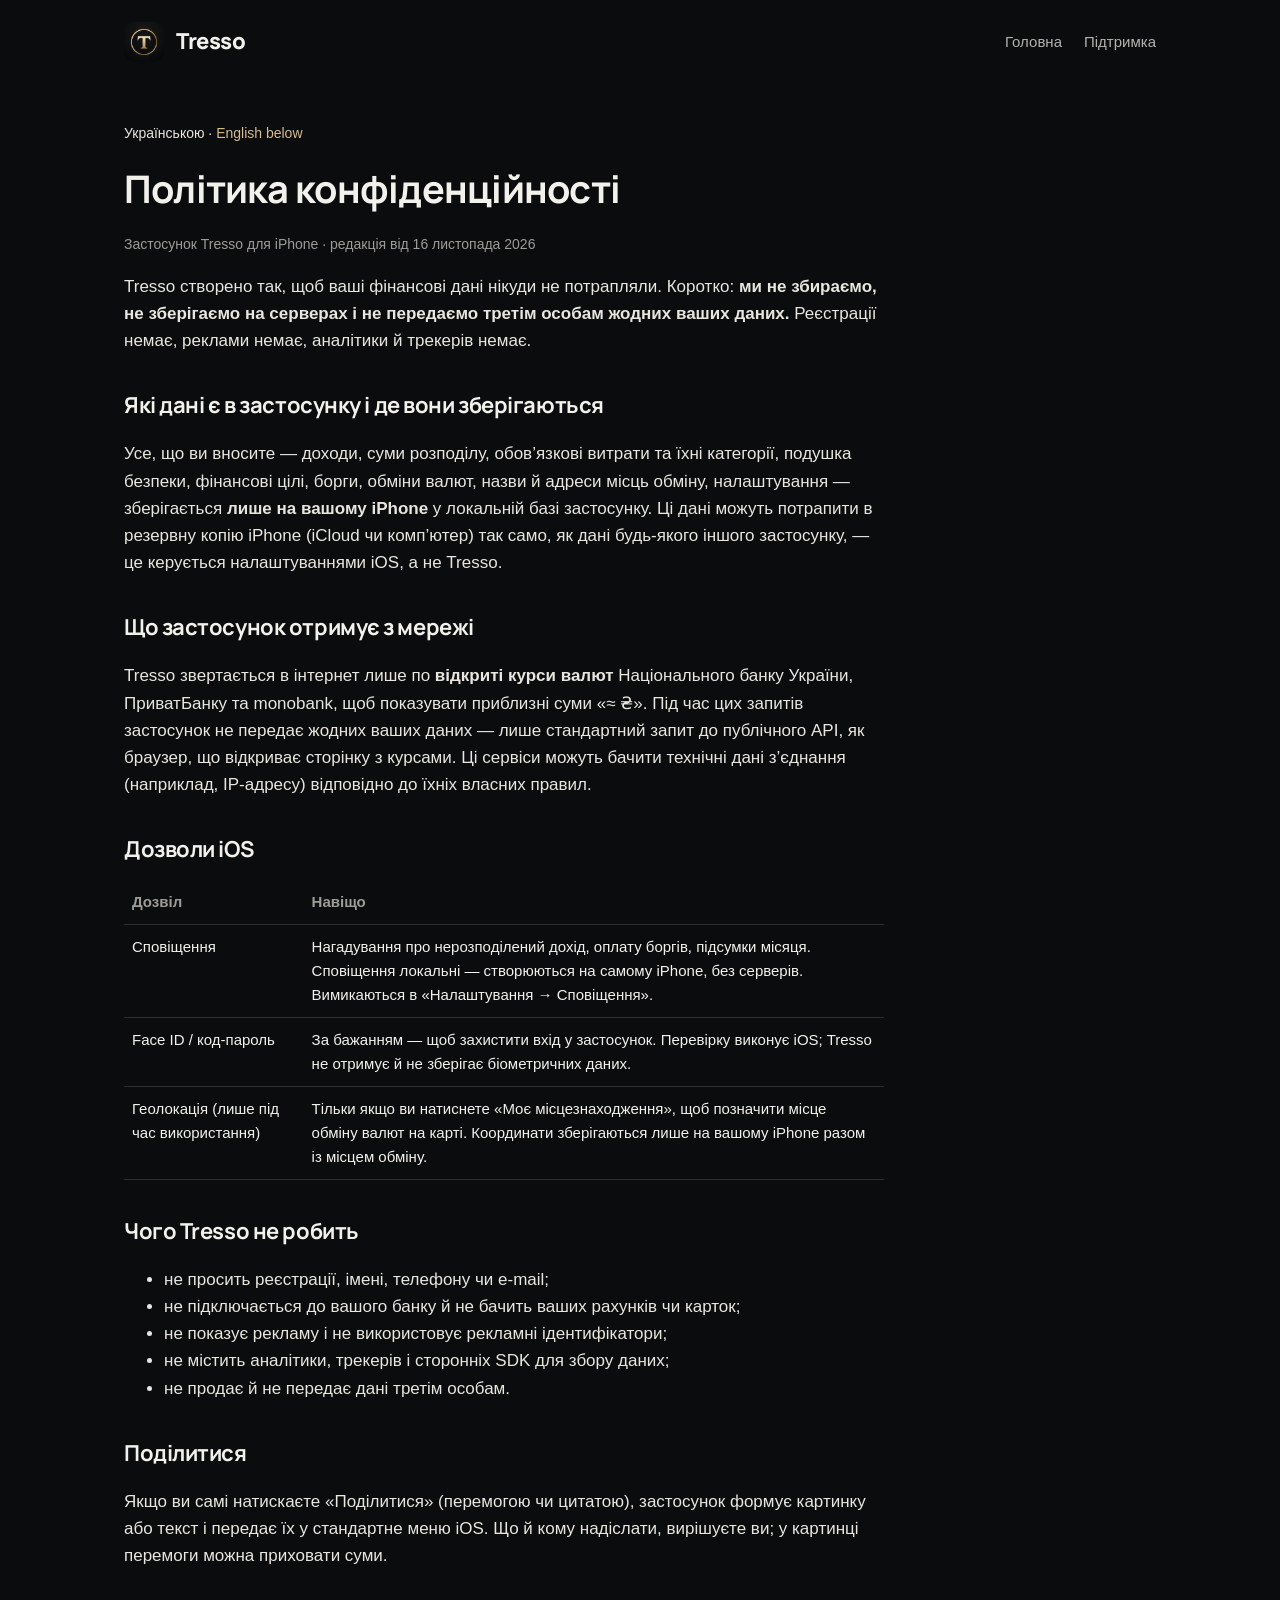
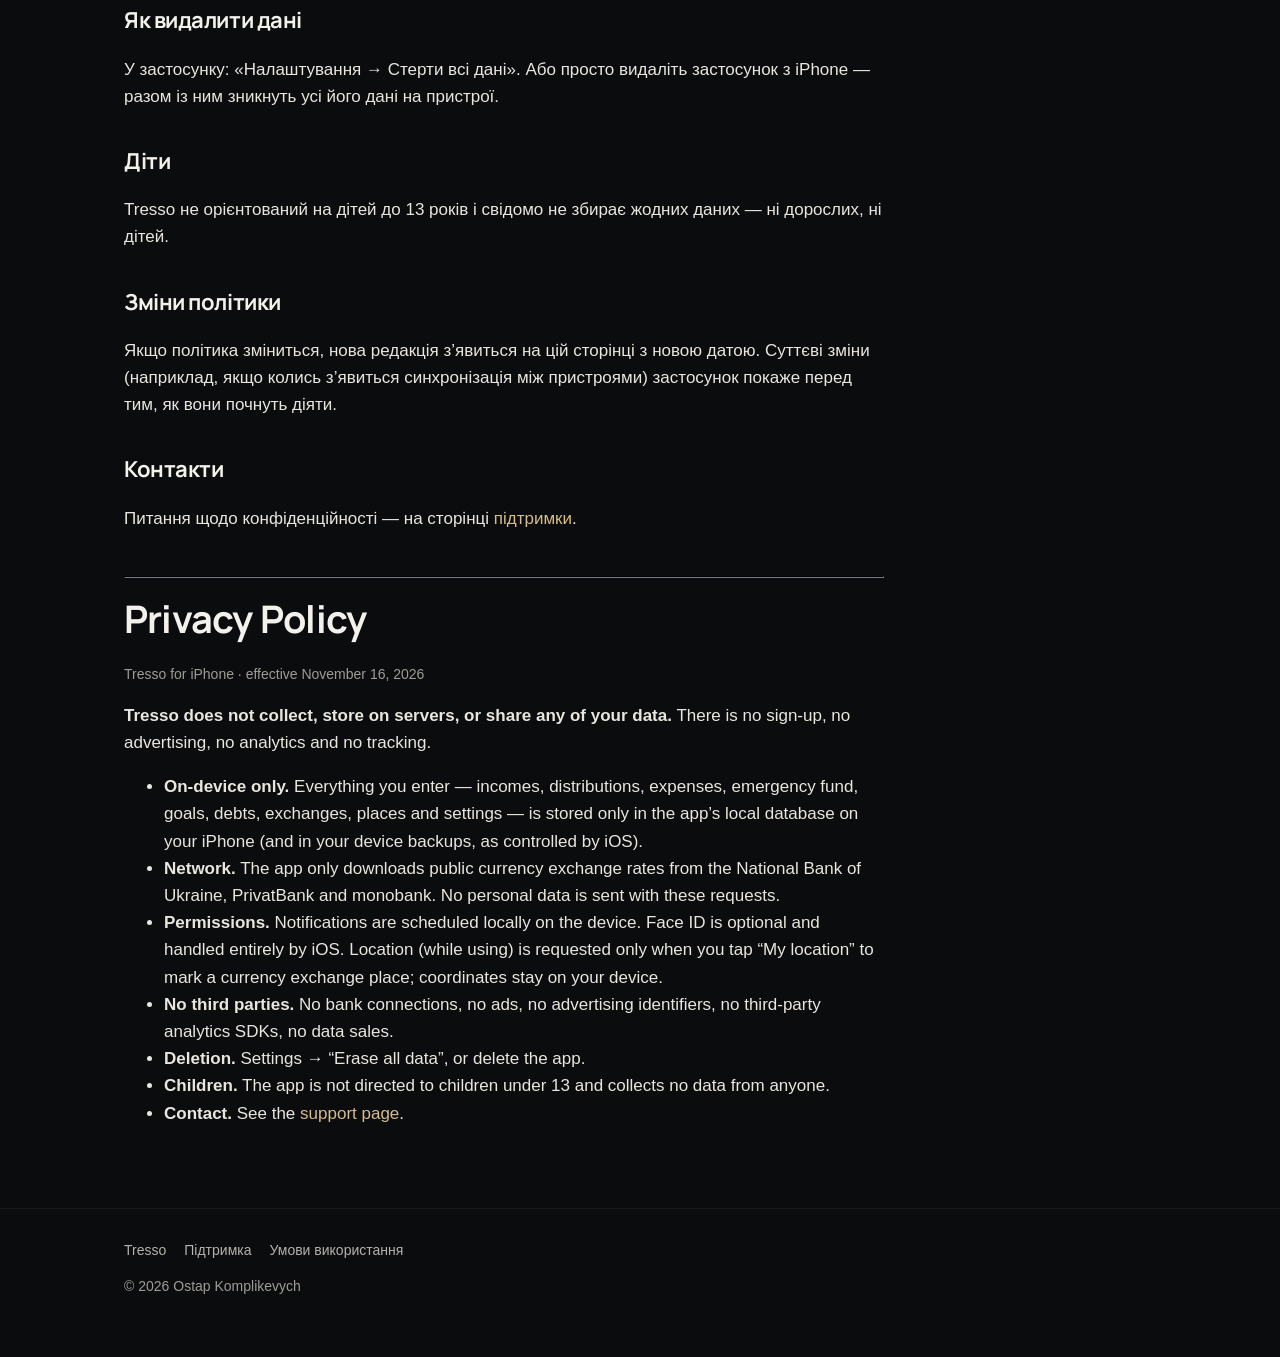
==== privacy.html @ 22d1ff24 "Tresso website: landing, privacy policy, support, terms Co-Authored-By: Claude Opus 5.5 <noreply@ant" ====
<!doctype html>
<html lang="uk">
<head>
  <meta charset="utf-8">
  <meta name="viewport" content="width=device-width, initial-scale=1">
  <title>Політика конфіденційності — Tresso</title>
  <meta name="description" content="Політика конфіденційності застосунку Tresso: дані зберігаються лише на вашому iPhone, без реєстрації, реклами й аналітики.">
  <link rel="icon" href="assets/favicon.png">
  <link rel="stylesheet" href="assets/style.css">
</head>
<body>
  <div class="wrap">
    <header class="top">
      <a class="brand" href="./"><img src="assets/icon-512.png" alt="">Tresso</a>
      <nav><a href="./">Головна</a><a href="support.html">Підтримка</a></nav>
    </header>
    <main class="doc">
      <p class="lang">Українською · <a href="#en">English below</a></p>
      <h1>Політика конфіденційності</h1>
      <p class="updated">Застосунок Tresso для iPhone · редакція від 16 листопада 2026</p>

      <p>Tresso створено так, щоб ваші фінансові дані нікуди не потрапляли. Коротко: <b>ми не збираємо, не зберігаємо на серверах і не передаємо третім особам жодних ваших даних.</b> Реєстрації немає, реклами немає, аналітики й трекерів немає.</p>

      <h2>Які дані є в застосунку і де вони зберігаються</h2>
      <p>Усе, що ви вносите — доходи, суми розподілу, обов’язкові витрати та їхні категорії, подушка безпеки, фінансові цілі, борги, обміни валют, назви й адреси місць обміну, налаштування — зберігається <b>лише на вашому iPhone</b> у локальній базі застосунку. Ці дані можуть потрапити в резервну копію iPhone (iCloud чи комп’ютер) так само, як дані будь-якого іншого застосунку, — це керується налаштуваннями iOS, а не Tresso.</p>

      <h2>Що застосунок отримує з мережі</h2>
      <p>Tresso звертається в інтернет лише по <b>відкриті курси валют</b> Національного банку України, ПриватБанку та monobank, щоб показувати приблизні суми «≈ ₴». Під час цих запитів застосунок не передає жодних ваших даних — лише стандартний запит до публічного API, як браузер, що відкриває сторінку з курсами. Ці сервіси можуть бачити технічні дані з’єднання (наприклад, IP-адресу) відповідно до їхніх власних правил.</p>

      <h2>Дозволи iOS</h2>
      <table>
        <tr><th>Дозвіл</th><th>Навіщо</th></tr>
        <tr><td>Сповіщення</td><td>Нагадування про нерозподілений дохід, оплату боргів, підсумки місяця. Сповіщення локальні — створюються на самому iPhone, без серверів. Вимикаються в «Налаштування → Сповіщення».</td></tr>
        <tr><td>Face ID / код-пароль</td><td>За бажанням — щоб захистити вхід у застосунок. Перевірку виконує iOS; Tresso не отримує й не зберігає біометричних даних.</td></tr>
        <tr><td>Геолокація (лише під час використання)</td><td>Тільки якщо ви натиснете «Моє місцезнаходження», щоб позначити місце обміну валют на карті. Координати зберігаються лише на вашому iPhone разом із місцем обміну.</td></tr>
      </table>

      <h2>Чого Tresso не робить</h2>
      <ul>
        <li>не просить реєстрації, імені, телефону чи e-mail;</li>
        <li>не підключається до вашого банку й не бачить ваших рахунків чи карток;</li>
        <li>не показує рекламу і не використовує рекламні ідентифікатори;</li>
        <li>не містить аналітики, трекерів і сторонніх SDK для збору даних;</li>
        <li>не продає й не передає дані третім особам.</li>
      </ul>

      <h2>Поділитися</h2>
      <p>Якщо ви самі натискаєте «Поділитися» (перемогою чи цитатою), застосунок формує картинку або текст і передає їх у стандартне меню iOS. Що й кому надіслати, вирішуєте ви; у картинці перемоги можна приховати суми.</p>

      <h2>Як видалити дані</h2>
      <p>У застосунку: «Налаштування → Стерти всі дані». Або просто видаліть застосунок з iPhone — разом із ним зникнуть усі його дані на пристрої.</p>

      <h2>Діти</h2>
      <p>Tresso не орієнтований на дітей до 13 років і свідомо не збирає жодних даних — ні дорослих, ні дітей.</p>

      <h2>Зміни політики</h2>
      <p>Якщо політика зміниться, нова редакція з’явиться на цій сторінці з новою датою. Суттєві зміни (наприклад, якщо колись з’явиться синхронізація між пристроями) застосунок покаже перед тим, як вони почнуть діяти.</p>

      <h2>Контакти</h2>
      <p>Питання щодо конфіденційності — на сторінці <a href="support.html">підтримки</a>.</p>

      <hr style="border-color:#2C2F34;margin:44px 0 10px">
      <h1 id="en">Privacy Policy</h1>
      <p class="updated">Tresso for iPhone · effective November 16, 2026</p>
      <p><b>Tresso does not collect, store on servers, or share any of your data.</b> There is no sign-up, no advertising, no analytics and no tracking.</p>
      <ul>
        <li><b>On-device only.</b> Everything you enter — incomes, distributions, expenses, emergency fund, goals, debts, exchanges, places and settings — is stored only in the app’s local database on your iPhone (and in your device backups, as controlled by iOS).</li>
        <li><b>Network.</b> The app only downloads public currency exchange rates from the National Bank of Ukraine, PrivatBank and monobank. No personal data is sent with these requests.</li>
        <li><b>Permissions.</b> Notifications are scheduled locally on the device. Face ID is optional and handled entirely by iOS. Location (while using) is requested only when you tap “My location” to mark a currency exchange place; coordinates stay on your device.</li>
        <li><b>No third parties.</b> No bank connections, no ads, no advertising identifiers, no third-party analytics SDKs, no data sales.</li>
        <li><b>Deletion.</b> Settings → “Erase all data”, or delete the app.</li>
        <li><b>Children.</b> The app is not directed to children under 13 and collects no data from anyone.</li>
        <li><b>Contact.</b> See the <a href="support.html">support page</a>.</li>
      </ul>
    </main>
  </div>
  <footer>
    <div class="wrap"><a href="./">Tresso</a><a href="support.html">Підтримка</a><a href="terms.html">Умови використання</a><p>© 2026 Ostap Komplikevych</p></div>
  </footer>
</body>
</html>
---- assets/style.css ----
@font-face { font-family: Manrope; src: url("fonts/Manrope.ttf") format("truetype"); font-weight: 200 800; font-display: swap; }
:root {
  --bg: #0B0C0E; --surface: #15171A; --raised: #1E2023; --border: #2C2F34;
  --text: #F3F1EC; --muted: #B4B2AC; --muted2: #9E9C96;
  --gold: #D6BC8E; --gold-dim: #2A2419; --sage: #8FC7AE; --blue: #8FB3D9; --red: #E5605A; --orange: #E0A35C;
}
* { box-sizing: border-box; }
html { -webkit-text-size-adjust: 100%; }
body { margin: 0; background: var(--bg); color: var(--text); font: 17px/1.6 -apple-system, BlinkMacSystemFont, "Inter", "Segoe UI", Roboto, sans-serif; }
a { color: var(--gold); text-decoration: none; }
a:hover { text-decoration: underline; }
h1, h2, h3, .brand { font-family: Manrope, -apple-system, sans-serif; letter-spacing: -0.02em; }
.wrap { max-width: 1080px; margin: 0 auto; padding: 0 24px; }
header.top { display: flex; align-items: center; justify-content: space-between; padding: 22px 0; }
.brand { display: flex; align-items: center; gap: 12px; font-weight: 800; font-size: 22px; color: var(--text); }
.brand img { width: 40px; height: 40px; border-radius: 10px; }
nav a { color: var(--muted); margin-left: 22px; font-size: 15px; }
.hero { display: grid; grid-template-columns: 1.1fr .9fr; gap: 48px; align-items: center; padding: 48px 0 72px; }
.eyebrow { color: var(--gold); text-transform: uppercase; letter-spacing: .14em; font-size: 13px; font-weight: 600; }
.hero h1 { font-size: clamp(36px, 5vw, 56px); line-height: 1.08; margin: 14px 0 18px; font-weight: 800; }
.hero p.lead { color: var(--muted); font-size: 19px; max-width: 34em; }
.cta { display: inline-flex; align-items: center; gap: 10px; margin-top: 26px; padding: 14px 22px; border-radius: 16px; background: var(--gold); color: #15130F; font-weight: 700; font-family: Manrope, sans-serif; }
.cta.secondary { background: var(--surface); color: var(--text); border: 1px solid var(--border); margin-left: 10px; }
.cta:hover { text-decoration: none; filter: brightness(1.05); }
.note { color: var(--muted2); font-size: 14px; margin-top: 14px; }
.phone { width: 100%; max-width: 330px; justify-self: center; border-radius: 40px; border: 1px solid var(--border); box-shadow: 0 30px 80px rgba(214,188,142,.12); }
section { padding: 56px 0; border-top: 1px solid #17191c; }
section h2 { font-size: 32px; margin: 0 0 10px; }
section p.sub { color: var(--muted); margin: 0 0 30px; max-width: 42em; }
.grid { display: grid; grid-template-columns: repeat(3, 1fr); gap: 16px; }
.card { background: var(--surface); border: 1px solid var(--border); border-radius: 22px; padding: 22px; }
.card h3 { margin: 0 0 6px; font-size: 19px; }
.card p { margin: 0; color: var(--muted); font-size: 15px; }
.dot { display: inline-block; width: 9px; height: 9px; border-radius: 50%; margin-right: 8px; vertical-align: middle; }
.shots { display: flex; gap: 18px; overflow-x: auto; padding-bottom: 8px; scroll-snap-type: x mandatory; }
.shots img { width: 250px; flex: none; border-radius: 30px; border: 1px solid var(--border); scroll-snap-align: start; }
.split { display: grid; grid-template-columns: repeat(4, 1fr); gap: 10px; margin-top: 10px; }
.split div { background: var(--raised); border-radius: 16px; padding: 14px; }
.split b { display: block; font-family: Manrope, sans-serif; font-size: 22px; }
.split span { color: var(--muted2); font-size: 13px; }
footer { border-top: 1px solid #17191c; padding: 30px 0 46px; color: var(--muted2); font-size: 14px; }
footer a { color: var(--muted); margin-right: 18px; }
.doc { max-width: 760px; padding: 24px 0 64px; }
.doc h1 { font-size: 38px; margin: 10px 0 6px; }
.doc h2 { font-size: 22px; margin: 34px 0 8px; }
.doc p, .doc li { color: #E9E6DF; }
.doc .updated { color: var(--muted2); font-size: 14px; }
.doc table { width: 100%; border-collapse: collapse; margin: 12px 0; font-size: 15px; }
.doc td, .doc th { text-align: left; border-bottom: 1px solid var(--border); padding: 10px 8px; vertical-align: top; }
.doc th { color: var(--muted2); font-weight: 600; }
.lang { color: var(--muted2); font-size: 14px; }
details { background: var(--surface); border: 1px solid var(--border); border-radius: 16px; padding: 14px 18px; margin: 10px 0; }
summary { cursor: pointer; font-weight: 600; }
@media (max-width: 820px) {
  .hero { grid-template-columns: 1fr; padding-top: 18px; }
  .grid { grid-template-columns: 1fr; }
  .split { grid-template-columns: repeat(2, 1fr); }
  nav a { margin-left: 14px; }
}
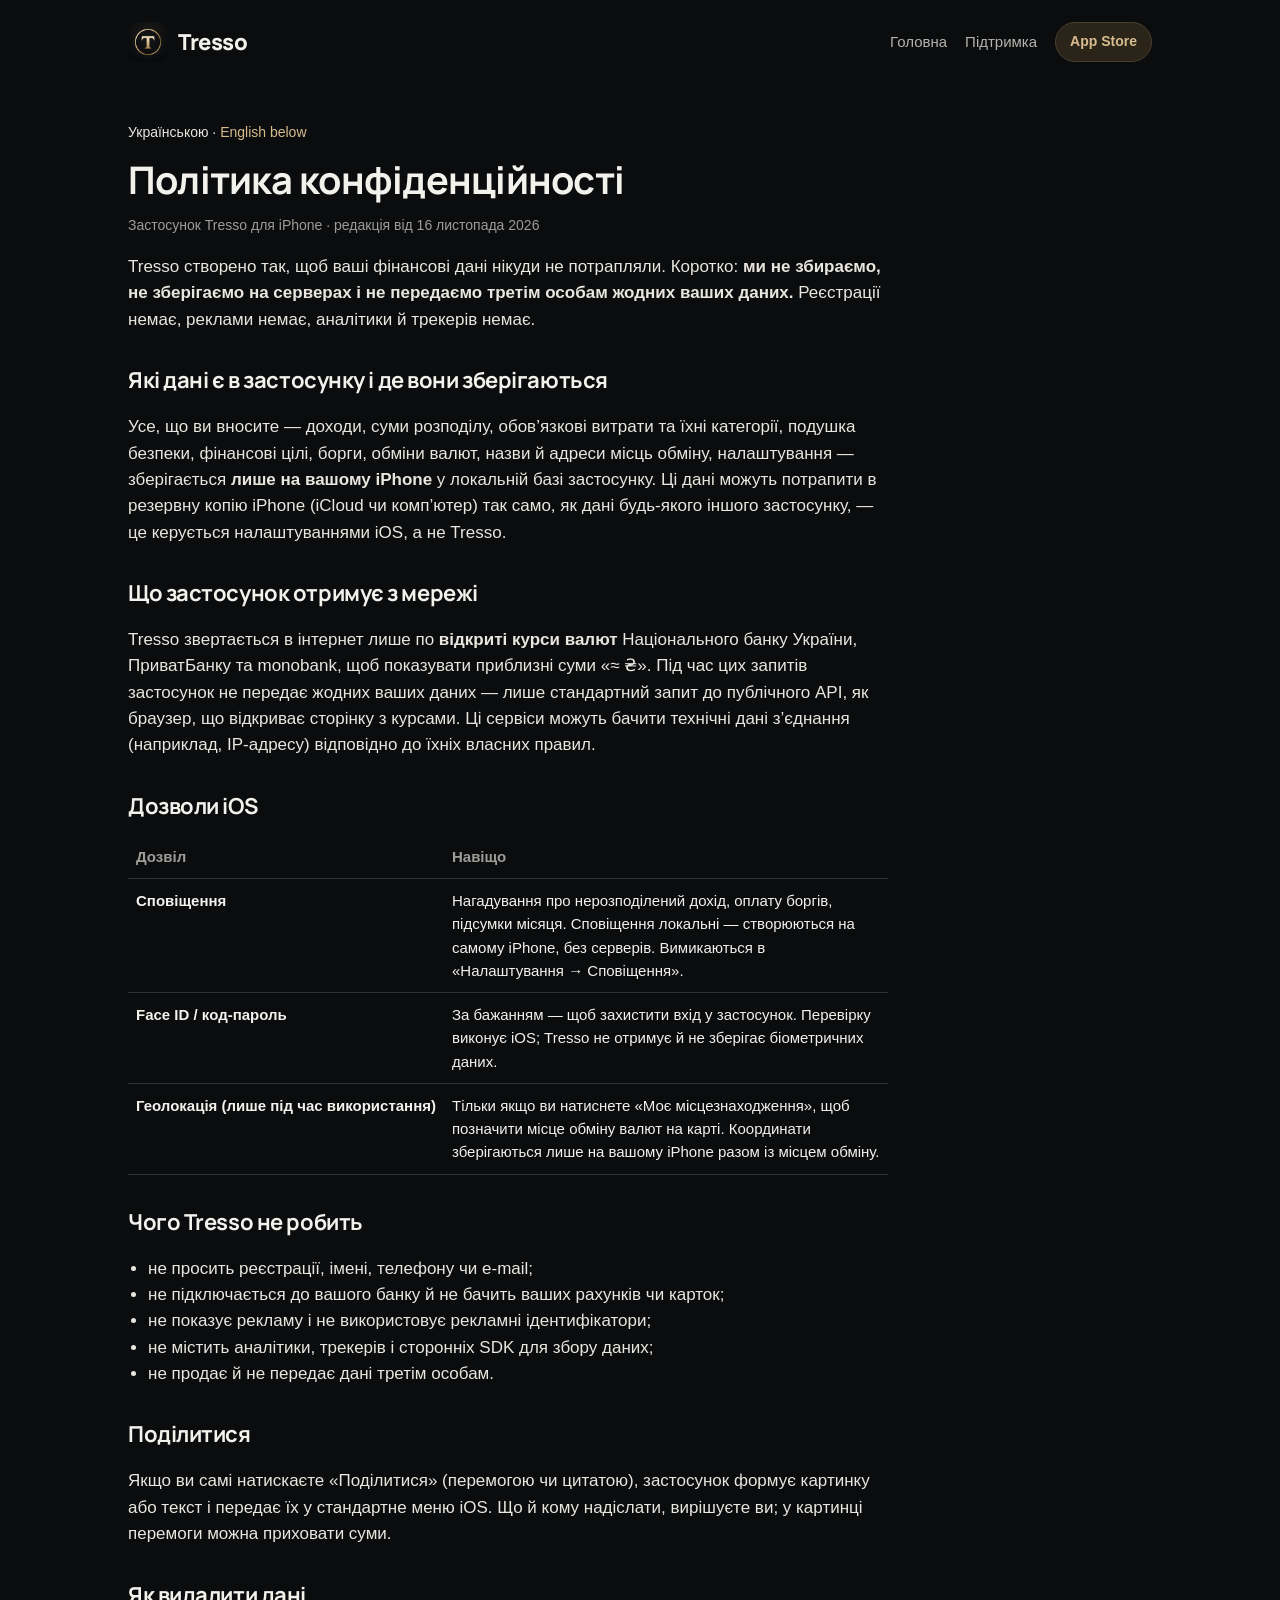
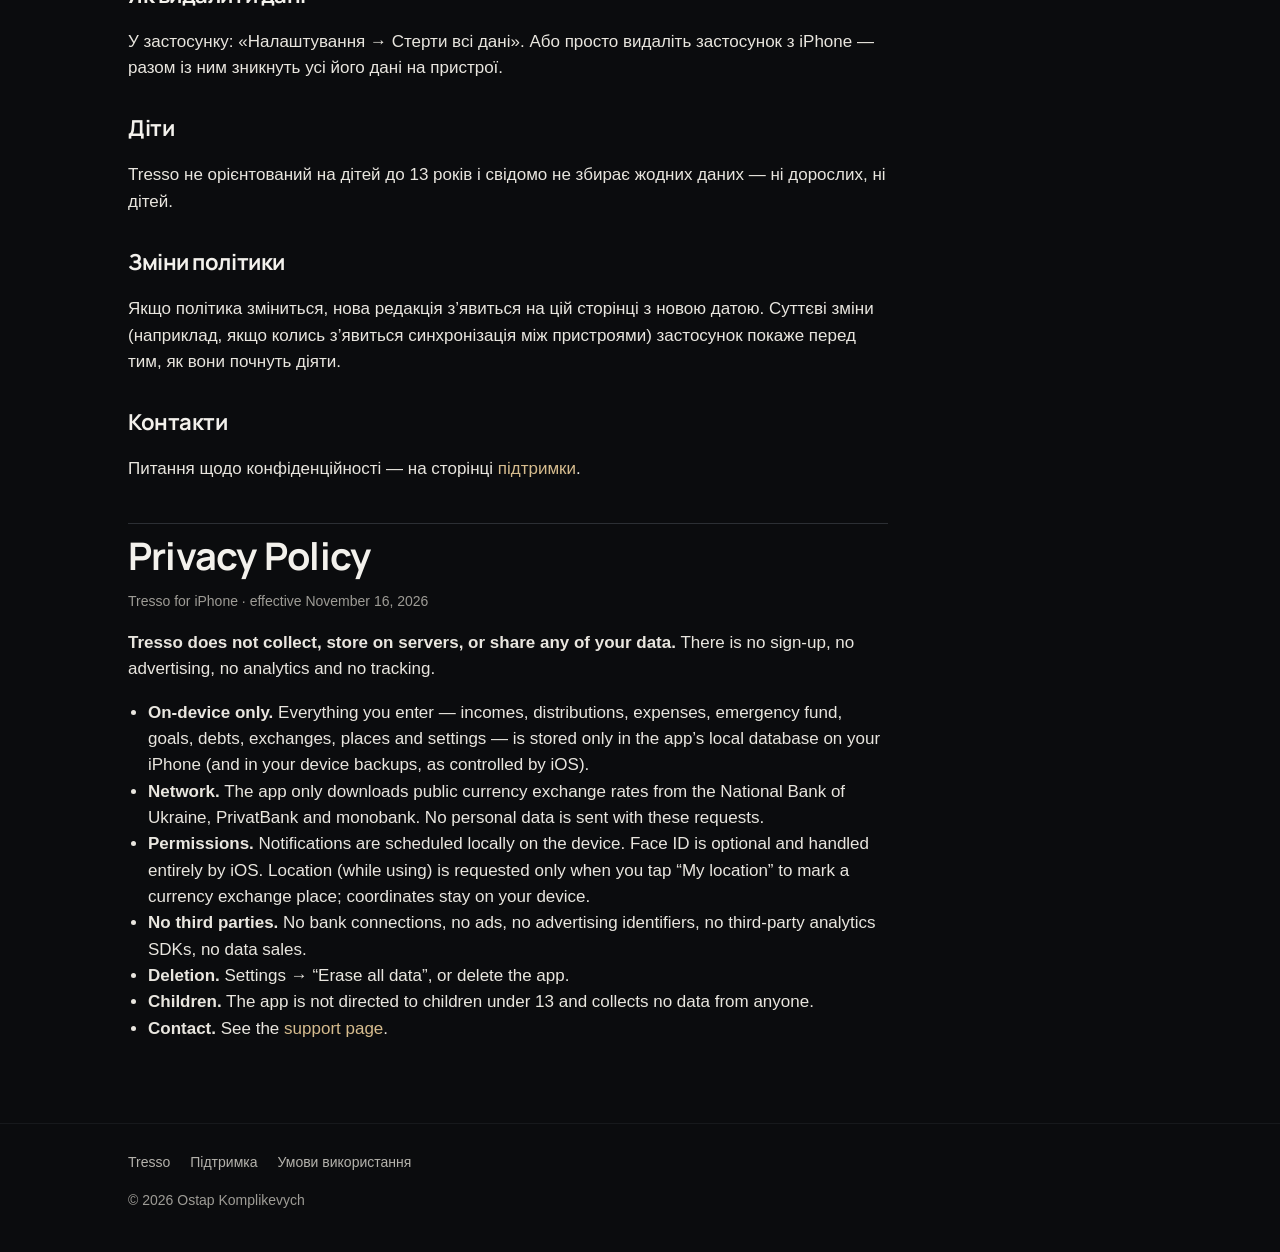
==== commit 450301f8: "Responsive layout: mobile-first CSS, compact header with App Store pill, stacked CTAs, safe areas, e" ====
--- a/privacy.html
+++ b/privacy.html
@@ -2,9 +2,10 @@
 <html lang="uk">
 <head>
   <meta charset="utf-8">
-  <meta name="viewport" content="width=device-width, initial-scale=1">
+  <meta name="viewport" content="width=device-width, initial-scale=1, viewport-fit=cover">
   <title>Політика конфіденційності — Tresso</title>
   <meta name="description" content="Політика конфіденційності застосунку Tresso: дані зберігаються лише на вашому iPhone, без реєстрації, реклами й аналітики.">
+  <meta name="apple-itunes-app" content="app-id=6835230942">
   <link rel="icon" href="assets/favicon.png">
   <link rel="stylesheet" href="assets/style.css">
 </head>
@@ -12,7 +13,7 @@
   <div class="wrap">
     <header class="top">
       <a class="brand" href="./"><img src="assets/icon-512.png" alt="">Tresso</a>
-      <nav><a href="./">Головна</a><a href="support.html">Підтримка</a></nav>
+      <nav><a class="nav-link" href="./">Головна</a><a class="nav-link" href="support.html">Підтримка</a><a class="pill" href="https://apps.apple.com/us/app/tresso-%D1%88%D0%BB%D1%8F%D1%85-%D0%B4%D0%BE-%D0%B1%D0%B0%D0%B3%D0%B0%D1%82%D1%81%D1%82%D0%B2%D0%B0/id6835230942">App Store</a></nav>
     </header>
     <main class="doc">
       <p class="lang">Українською · <a href="#en">English below</a></p>
@@ -28,12 +29,12 @@
       <p>Tresso звертається в інтернет лише по <b>відкриті курси валют</b> Національного банку України, ПриватБанку та monobank, щоб показувати приблизні суми «≈ ₴». Під час цих запитів застосунок не передає жодних ваших даних — лише стандартний запит до публічного API, як браузер, що відкриває сторінку з курсами. Ці сервіси можуть бачити технічні дані з’єднання (наприклад, IP-адресу) відповідно до їхніх власних правил.</p>
 
       <h2>Дозволи iOS</h2>
-      <table>
+      <div class="table-wrap"><table>
         <tr><th>Дозвіл</th><th>Навіщо</th></tr>
         <tr><td>Сповіщення</td><td>Нагадування про нерозподілений дохід, оплату боргів, підсумки місяця. Сповіщення локальні — створюються на самому iPhone, без серверів. Вимикаються в «Налаштування → Сповіщення».</td></tr>
         <tr><td>Face ID / код-пароль</td><td>За бажанням — щоб захистити вхід у застосунок. Перевірку виконує iOS; Tresso не отримує й не зберігає біометричних даних.</td></tr>
         <tr><td>Геолокація (лише під час використання)</td><td>Тільки якщо ви натиснете «Моє місцезнаходження», щоб позначити місце обміну валют на карті. Координати зберігаються лише на вашому iPhone разом із місцем обміну.</td></tr>
-      </table>
+      </table></div>
 
       <h2>Чого Tresso не робить</h2>
       <ul>
@@ -59,7 +60,7 @@
       <h2>Контакти</h2>
       <p>Питання щодо конфіденційності — на сторінці <a href="support.html">підтримки</a>.</p>
 
-      <hr style="border-color:#2C2F34;margin:44px 0 10px">
+      <hr>
       <h1 id="en">Privacy Policy</h1>
       <p class="updated">Tresso for iPhone · effective November 16, 2026</p>
       <p><b>Tresso does not collect, store on servers, or share any of your data.</b> There is no sign-up, no advertising, no analytics and no tracking.</p>
@@ -75,7 +76,9 @@
     </main>
   </div>
   <footer>
-    <div class="wrap"><a href="./">Tresso</a><a href="support.html">Підтримка</a><a href="terms.html">Умови використання</a><p>© 2026 Ostap Komplikevych</p></div>
+    <div class="wrap">
+      <div class="links"><a href="./">Tresso</a><a href="support.html">Підтримка</a><a href="terms.html">Умови використання</a></div>
+      <p>© 2026 Ostap Komplikevych</p></div>
   </footer>
 </body>
 </html>
--- a/assets/style.css
+++ b/assets/style.css
@@ -1,59 +1,132 @@
+/* Tresso — сайт-візитка. Мобільна верстка за замовчуванням, ширші екрани — через min-width. */
 @font-face { font-family: Manrope; src: url("fonts/Manrope.ttf") format("truetype"); font-weight: 200 800; font-display: swap; }
 :root {
   --bg: #0B0C0E; --surface: #15171A; --raised: #1E2023; --border: #2C2F34;
   --text: #F3F1EC; --muted: #B4B2AC; --muted2: #9E9C96;
   --gold: #D6BC8E; --gold-dim: #2A2419; --sage: #8FC7AE; --blue: #8FB3D9; --red: #E5605A; --orange: #E0A35C;
+  --pad: 20px;
 }
 * { box-sizing: border-box; }
-html { -webkit-text-size-adjust: 100%; }
-body { margin: 0; background: var(--bg); color: var(--text); font: 17px/1.6 -apple-system, BlinkMacSystemFont, "Inter", "Segoe UI", Roboto, sans-serif; }
+html { -webkit-text-size-adjust: 100%; scroll-behavior: smooth; }
+body {
+  margin: 0; background: var(--bg); color: var(--text); overflow-x: hidden;
+  font: 16px/1.55 -apple-system, BlinkMacSystemFont, "Inter", "Segoe UI", Roboto, sans-serif;
+  -webkit-font-smoothing: antialiased;
+}
+img { max-width: 100%; height: auto; display: block; }
 a { color: var(--gold); text-decoration: none; }
 a:hover { text-decoration: underline; }
 h1, h2, h3, .brand { font-family: Manrope, -apple-system, sans-serif; letter-spacing: -0.02em; }
-.wrap { max-width: 1080px; margin: 0 auto; padding: 0 24px; }
-header.top { display: flex; align-items: center; justify-content: space-between; padding: 22px 0; }
-.brand { display: flex; align-items: center; gap: 12px; font-weight: 800; font-size: 22px; color: var(--text); }
-.brand img { width: 40px; height: 40px; border-radius: 10px; }
-nav a { color: var(--muted); margin-left: 22px; font-size: 15px; }
-.hero { display: grid; grid-template-columns: 1.1fr .9fr; gap: 48px; align-items: center; padding: 48px 0 72px; }
-.eyebrow { color: var(--gold); text-transform: uppercase; letter-spacing: .14em; font-size: 13px; font-weight: 600; }
-.hero h1 { font-size: clamp(36px, 5vw, 56px); line-height: 1.08; margin: 14px 0 18px; font-weight: 800; }
-.hero p.lead { color: var(--muted); font-size: 19px; max-width: 34em; }
-.cta { display: inline-flex; align-items: center; gap: 10px; margin-top: 26px; padding: 14px 22px; border-radius: 16px; background: var(--gold); color: #15130F; font-weight: 700; font-family: Manrope, sans-serif; }
-.cta.secondary { background: var(--surface); color: var(--text); border: 1px solid var(--border); margin-left: 10px; }
+.wrap {
+  max-width: 1080px; margin: 0 auto;
+  padding-left: max(var(--pad), env(safe-area-inset-left)); padding-right: max(var(--pad), env(safe-area-inset-right));
+}
+
+/* Шапка: на телефоні — лише логотип і кнопка App Store */
+header.top { display: flex; align-items: center; justify-content: space-between; gap: 12px; padding: 16px 0; padding-top: max(16px, env(safe-area-inset-top)); }
+.brand { display: flex; align-items: center; gap: 10px; font-weight: 800; font-size: 20px; color: var(--text); flex: none; }
+.brand:hover { text-decoration: none; }
+.brand img { width: 36px; height: 36px; border-radius: 9px; }
+nav { display: flex; align-items: center; gap: 18px; min-width: 0; }
+.nav-link { display: none; color: var(--muted); font-size: 15px; white-space: nowrap; }
+.pill {
+  display: inline-flex; align-items: center; white-space: nowrap; padding: 8px 14px; border-radius: 999px;
+  background: var(--gold-dim); color: var(--gold); border: 1px solid #4A3F2C; font-weight: 600; font-size: 14px;
+}
+.pill:hover { text-decoration: none; filter: brightness(1.1); }
+
+/* Перший екран */
+.hero { display: grid; grid-template-columns: 1fr; gap: 36px; align-items: center; padding: 20px 0 48px; }
+.eyebrow { color: var(--gold); text-transform: uppercase; letter-spacing: .12em; font-size: 12px; font-weight: 600; }
+.hero h1 { font-size: clamp(32px, 8.6vw, 56px); line-height: 1.08; margin: 12px 0 14px; font-weight: 800; overflow-wrap: break-word; }
+.hero p.lead { color: var(--muted); font-size: 17px; margin: 0; max-width: 34em; }
+.actions { display: flex; flex-direction: column; gap: 12px; margin: 24px 0 0; }
+.cta {
+  display: inline-flex; align-items: center; justify-content: center; gap: 10px; min-height: 52px; padding: 14px 22px; border-radius: 16px;
+  background: var(--gold); color: #15130F; font-weight: 700; font-family: Manrope, sans-serif; font-size: 17px; text-align: center;
+}
+.cta.secondary { background: var(--surface); color: var(--text); border: 1px solid var(--border); }
 .cta:hover { text-decoration: none; filter: brightness(1.05); }
 .note { color: var(--muted2); font-size: 14px; margin-top: 14px; }
-.phone { width: 100%; max-width: 330px; justify-self: center; border-radius: 40px; border: 1px solid var(--border); box-shadow: 0 30px 80px rgba(214,188,142,.12); }
-section { padding: 56px 0; border-top: 1px solid #17191c; }
-section h2 { font-size: 32px; margin: 0 0 10px; }
-section p.sub { color: var(--muted); margin: 0 0 30px; max-width: 42em; }
-.grid { display: grid; grid-template-columns: repeat(3, 1fr); gap: 16px; }
-.card { background: var(--surface); border: 1px solid var(--border); border-radius: 22px; padding: 22px; }
-.card h3 { margin: 0 0 6px; font-size: 19px; }
+.phone { width: min(78%, 330px); justify-self: center; border-radius: 34px; border: 1px solid var(--border); box-shadow: 0 30px 80px rgba(214,188,142,.12); }
+
+/* Секції */
+section { padding: 44px 0; border-top: 1px solid #17191c; }
+section h2 { font-size: clamp(26px, 6.4vw, 32px); line-height: 1.15; margin: 0 0 10px; }
+section p.sub { color: var(--muted); margin: 0 0 24px; max-width: 42em; }
+.grid { display: grid; grid-template-columns: 1fr; gap: 12px; }
+.card { background: var(--surface); border: 1px solid var(--border); border-radius: 20px; padding: 18px; }
+.card h3 { margin: 0 0 6px; font-size: 18px; }
 .card p { margin: 0; color: var(--muted); font-size: 15px; }
 .dot { display: inline-block; width: 9px; height: 9px; border-radius: 50%; margin-right: 8px; vertical-align: middle; }
-.shots { display: flex; gap: 18px; overflow-x: auto; padding-bottom: 8px; scroll-snap-type: x mandatory; }
-.shots img { width: 250px; flex: none; border-radius: 30px; border: 1px solid var(--border); scroll-snap-align: start; }
-.split { display: grid; grid-template-columns: repeat(4, 1fr); gap: 10px; margin-top: 10px; }
-.split div { background: var(--raised); border-radius: 16px; padding: 14px; }
-.split b { display: block; font-family: Manrope, sans-serif; font-size: 22px; }
+.split { display: grid; grid-template-columns: repeat(2, minmax(0, 1fr)); gap: 8px; margin-top: 12px; }
+.split div { background: var(--raised); border-radius: 14px; padding: 12px; min-width: 0; }
+.split b { display: block; font-family: Manrope, sans-serif; font-size: 20px; white-space: nowrap; }
 .split span { color: var(--muted2); font-size: 13px; }
-footer { border-top: 1px solid #17191c; padding: 30px 0 46px; color: var(--muted2); font-size: 14px; }
-footer a { color: var(--muted); margin-right: 18px; }
-.doc { max-width: 760px; padding: 24px 0 64px; }
-.doc h1 { font-size: 38px; margin: 10px 0 6px; }
-.doc h2 { font-size: 22px; margin: 34px 0 8px; }
-.doc p, .doc li { color: #E9E6DF; }
+
+/* Скриншоти: горизонтальна стрічка до краю екрана */
+.shots {
+  display: flex; gap: 14px; overflow-x: auto; scroll-snap-type: x mandatory; -webkit-overflow-scrolling: touch;
+  margin: 0 calc(-1 * var(--pad)); padding: 0 var(--pad) 10px; scrollbar-width: none;
+}
+.shots::-webkit-scrollbar { display: none; }
+.shots img { width: 64vw; max-width: 250px; flex: none; border-radius: 26px; border: 1px solid var(--border); scroll-snap-align: center; }
+
+/* Футер */
+footer { border-top: 1px solid #17191c; padding: 28px 0 40px; padding-bottom: max(40px, env(safe-area-inset-bottom)); color: var(--muted2); font-size: 14px; }
+footer .links { display: flex; flex-wrap: wrap; gap: 10px 20px; }
+footer a { color: var(--muted); }
+footer p { margin: 16px 0 0; }
+
+/* Документи: політика, підтримка, умови */
+.doc { max-width: 760px; padding: 8px 0 48px; }
+.doc h1 { font-size: clamp(28px, 7.4vw, 38px); line-height: 1.15; margin: 10px 0 6px; overflow-wrap: break-word; }
+.doc h2 { font-size: 20px; margin: 30px 0 8px; }
+.doc p, .doc li { color: #E9E6DF; overflow-wrap: break-word; }
+.doc ul { padding-left: 20px; }
 .doc .updated { color: var(--muted2); font-size: 14px; }
-.doc table { width: 100%; border-collapse: collapse; margin: 12px 0; font-size: 15px; }
+.table-wrap { overflow-x: auto; -webkit-overflow-scrolling: touch; margin: 12px 0; }
+.doc table { width: 100%; border-collapse: collapse; font-size: 15px; }
 .doc td, .doc th { text-align: left; border-bottom: 1px solid var(--border); padding: 10px 8px; vertical-align: top; }
 .doc th { color: var(--muted2); font-weight: 600; }
+.doc td:first-child { white-space: nowrap; font-weight: 600; }
+.doc hr { border: 0; border-top: 1px solid var(--border); margin: 40px 0 10px; }
 .lang { color: var(--muted2); font-size: 14px; }
-details { background: var(--surface); border: 1px solid var(--border); border-radius: 16px; padding: 14px 18px; margin: 10px 0; }
+details { background: var(--surface); border: 1px solid var(--border); border-radius: 16px; padding: 14px 16px; margin: 10px 0; }
+details p { margin: 10px 0 0; }
 summary { cursor: pointer; font-weight: 600; }
-@media (max-width: 820px) {
-  .hero { grid-template-columns: 1fr; padding-top: 18px; }
-  .grid { grid-template-columns: 1fr; }
-  .split { grid-template-columns: repeat(2, 1fr); }
-  nav a { margin-left: 14px; }
+
+/* На телефоні таблиця дозволів — блоками, без горизонтальної прокрутки */
+@media (max-width: 559px) {
+  .doc table, .doc tbody, .doc tr, .doc td { display: block; width: 100%; }
+  .doc tr:first-child { display: none; }
+  .doc tr { border-bottom: 1px solid var(--border); padding: 10px 0; }
+  .doc td { border: 0; padding: 2px 0; }
+  .doc td:first-child { white-space: normal; }
 }
+
+@media (min-width: 560px) {
+  :root { --pad: 28px; }
+  .actions { flex-direction: row; flex-wrap: wrap; }
+  .split { grid-template-columns: repeat(4, minmax(0, 1fr)); }
+  .grid { grid-template-columns: repeat(2, 1fr); }
+  .shots img { width: 230px; }
+}
+
+@media (min-width: 900px) {
+  body { font-size: 17px; }
+  .nav-link { display: inline; }
+  header.top { padding: 22px 0; }
+  .brand { font-size: 22px; }
+  .brand img { width: 40px; height: 40px; border-radius: 10px; }
+  .hero { grid-template-columns: 1.1fr .9fr; gap: 48px; padding: 48px 0 72px; }
+  .hero p.lead { font-size: 19px; }
+  .phone { width: 100%; max-width: 330px; border-radius: 40px; }
+  section { padding: 56px 0; }
+  .grid { grid-template-columns: repeat(3, 1fr); gap: 16px; }
+  .card { padding: 22px; border-radius: 22px; }
+  .shots { margin: 0; padding: 0 0 10px; }
+  .shots img { width: 250px; border-radius: 30px; }
+  .doc { padding: 24px 0 64px; }
+  .doc h2 { font-size: 22px; }
+}
